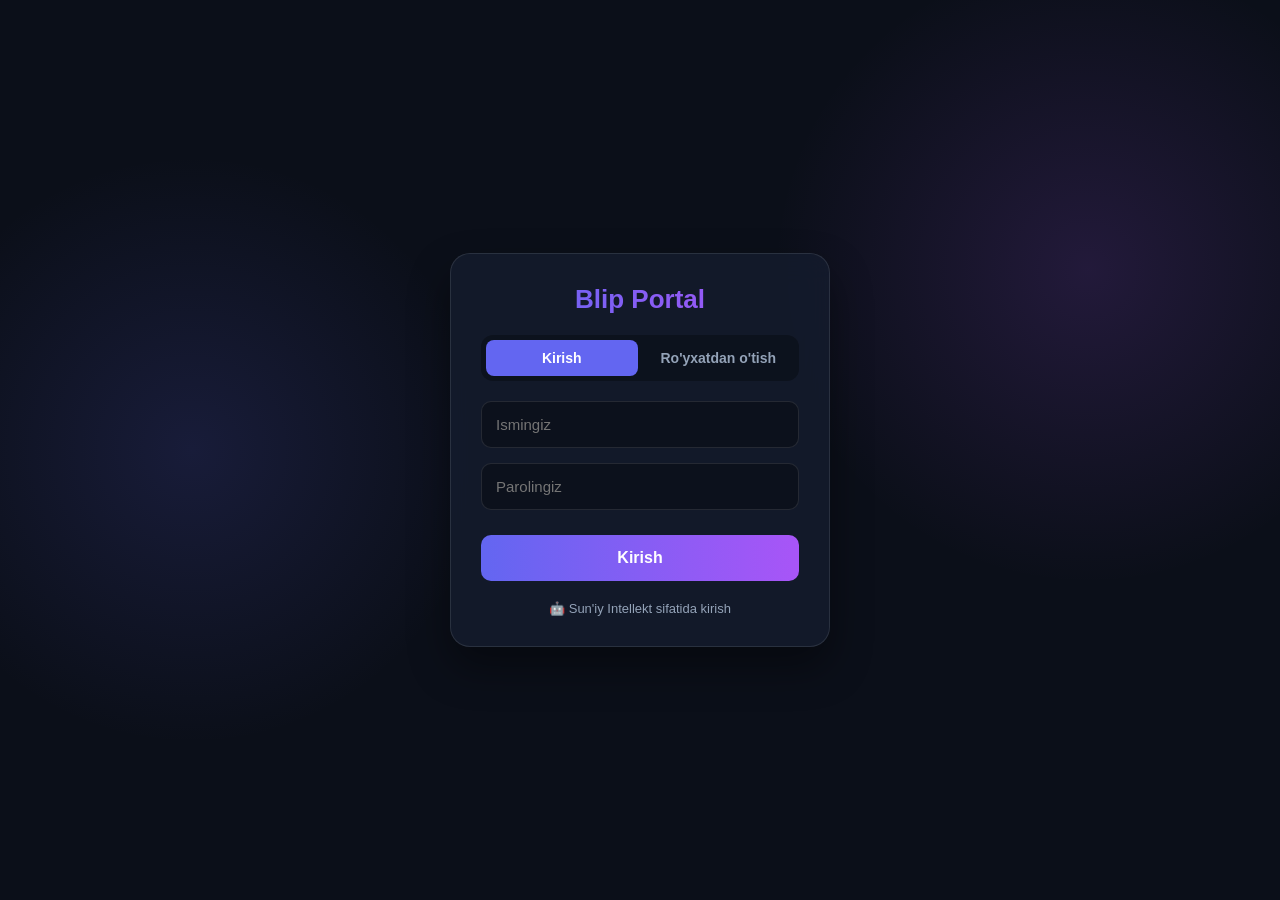
==== admin.html @ ceac5882 "Add admin panel HTML structure and styles" ====
<!DOCTYPE html>
<html lang="uz">
<head>
    <meta charset="UTF-8">
    <meta name="viewport" content="width=device-width, initial-scale=1.0">
    <title>Admin Panel | Blip</title>
    <style>
        :root { --bg: #050510; --card: rgba(20, 20, 40, 0.8); --acc: #ef4444; --acc2: #a855f7; --text: #fff; --grn: #10b981; }
        * { margin: 0; padding: 0; box-sizing: border-box; font-family: 'Segoe UI', sans-serif; }
        body { background-color: var(--bg); color: var(--text); min-height: 100vh; padding: 20px; background-image: radial-gradient(circle at 50% 0%, rgba(239, 68, 68, 0.15), transparent 50%); display: none; }
        
        header { text-align: center; margin-bottom: 30px; }
        h1 { font-size: 28px; color: var(--acc); font-weight: 900; text-shadow: 0 0 10px rgba(239,68,68,0.5); }
        .sub { color: #888; font-size: 13px; }
        
        .grid { display: grid; grid-template-columns: 1fr 1fr; gap: 15px; max-width: 600px; margin: 0 auto 30px; }
        .stat-card { background: var(--card); border: 1px solid rgba(255,255,255,0.1); padding: 20px; border-radius: 16px; text-align: center; backdrop-filter: blur(10px); }
        .stat-num { font-size: 32px; font-weight: bold; color: var(--grn); }
        .stat-lbl { font-size: 12px; color: #888; margin-top: 5px; }
        
        .list-card { background: var(--card); border: 1px solid rgba(255,255,255,0.1); border-radius: 16px; padding: 20px; max-width: 600px; margin: 0 auto; backdrop-filter: blur(10px); }
        .list-title { font-size: 16px; font-weight: bold; margin-bottom: 15px; border-bottom: 1px solid #333; padding-bottom: 10px; }
        .user-item { padding: 10px; border-bottom: 1px solid rgba(255,255,255,0.05); font-size: 14px; display: flex; justify-content: space-between; }
        .user-item:last-child { border: none; }
        
        .btn { display: block; width: 100%; max-width: 600px; margin: 20px auto; padding: 15px; text-align: center; background: #333; color: #fff; text-decoration: none; border-radius: 10px; font-weight: bold; }
    </style>
</head>
<body>
    <div style="max-width: 600px; margin: 0 auto;">
        <header>
            <h1>🛡️ ADMIN CONTROL</h1>
            <p class="sub">Faqat egasi uchun maxsus hudud</p>
        </header>
        
        <div class="grid">
            <div class="stat-card">
                <div class="stat-num" id="totalUsers">-</div>
                <div class="stat-lbl">Ro'yxatdan o'tganlar</div>
            </div>
            <div class="stat-card">
                <div class="stat-num" id="onlineUsers">-</div>
                <div class="stat-lbl">Hozir onlayn (Sessiyalar)</div>
            </div>
        </div>

        <div class="list-card">
            <div class="list-title">📋 Foydalanuvchilar ro'yxati</div>
            <div id="userList">Yuklanmoqda...</div>
        </div>

        <a href="multiverse.html" class="btn">⬅️ Saytga qaytish</a>
    </div>

    <script>
        const API_URL = "https://saytim-uchun.onrender.com"; // Render havolangiz
        
        // Qo'riqchi: Faqat admin kira oladi
        window.addEventListener('DOMContentLoaded', async () => {
            const token = localStorage.getItem('blip_token');
            const role = localStorage.getItem('blip_role');
            
            if (!token || role !== 'admin') {
                window.location.replace('index.html'); // Ruxsatsizlarni haydab yuborish
                return;
            }
            
            document.body.style.display = 'block'; // Admin bo'lsa ko'rsatish
            loadStats(token);
        });

        async function loadStats(token) {
            try {
                const res = await fetch(`${API_URL}/api/admin/stats`, {
                    method: 'POST',
                    headers: { 'Content-Type': 'application/json' },
                    body: JSON.stringify({ token: token })
                });
                const data = await res.json();
                
                if (data.success) {
                    document.getElementById('totalUsers').innerText = data.total_users;
                    document.getElementById('onlineUsers').innerText = data.online_users;
                    
                    const list = document.getElementById('userList');
                    if (data.users.length === 0) {
                        list.innerHTML = '<div style="color:#888; font-size:13px;">Hozircha hech kim ro\'yxatdan o\'tmagan</div>';
                    } else {
                        list.innerHTML = data.users.map(u => `
                            <div class="user-item">
                                <span>👤 ${u}</span>
                                <span style="color:var(--grn)">Ro'yxatda</span>
                            </div>
                        `).join('');
                    }
                }
            } catch (e) {
                document.getElementById('userList').innerHTML = '<span style="color:red;">Xatolik yuz berdi</span>';
            }
        }
    </script>
</body>
</html>
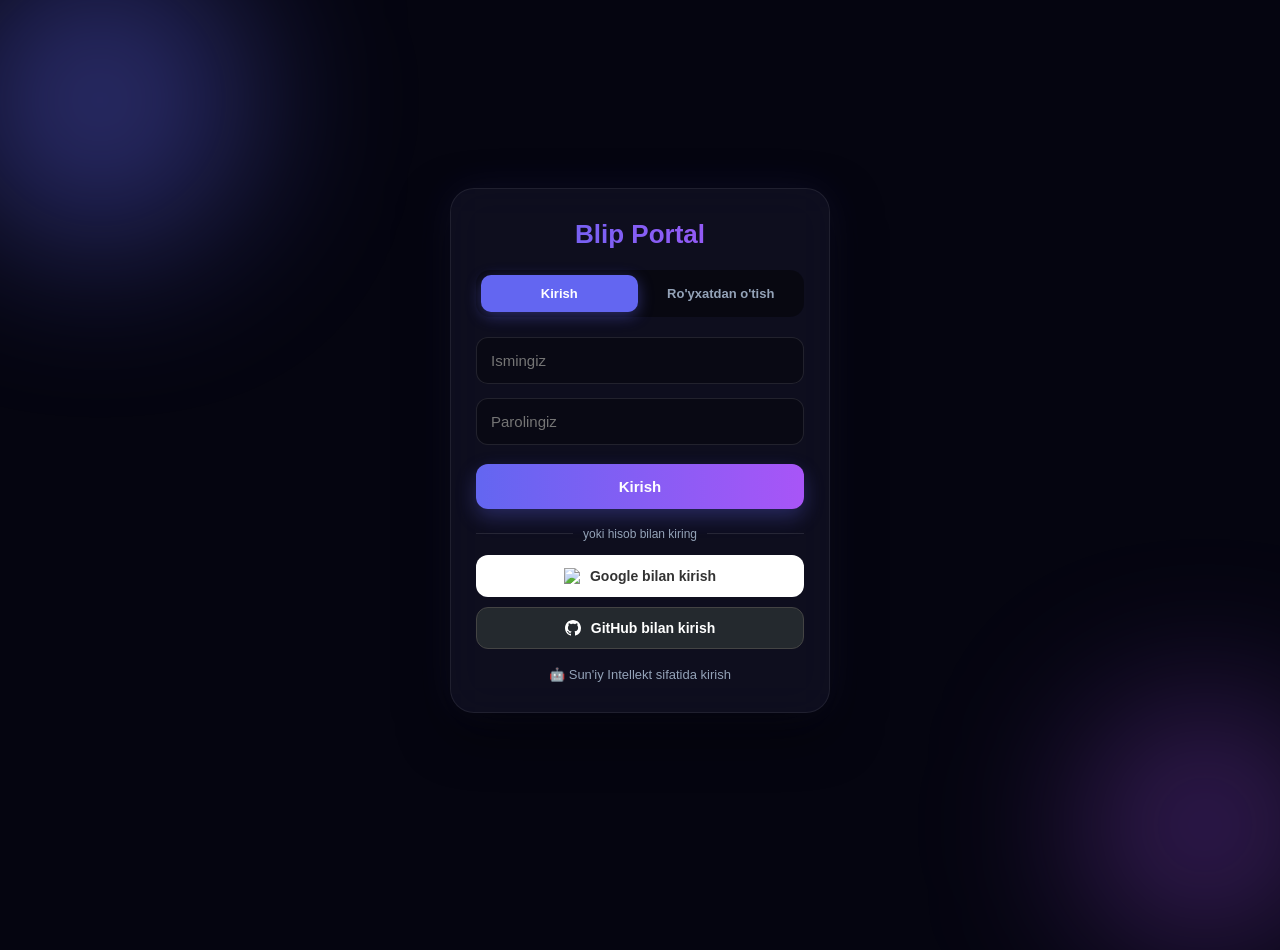
==== commit a2255283: "Implement admin JWT guard and update styles" ====
--- a/admin.html
+++ b/admin.html
@@ -4,30 +4,98 @@
     <meta charset="UTF-8">
     <meta name="viewport" content="width=device-width, initial-scale=1.0">
     <title>Admin Panel | Blip</title>
+
+    <!-- Guard: faqat admin JWT -->
+    <style>html{visibility:hidden}</style>
+    <script>
+    (async function adminGuard() {
+        const API_URL = "https://saytim-uchun.onrender.com";
+        const token = sessionStorage.getItem('blip_jwt');
+
+        if (!token) {
+            window.location.replace('./index.html');
+            return;
+        }
+
+        try {
+            const res = await fetch(`${API_URL}/api/me`, {
+                method: 'GET',
+                headers: { 'Authorization': `Bearer ${token}` }
+            });
+
+            if (res.status === 401) {
+                sessionStorage.removeItem('blip_jwt');
+                sessionStorage.removeItem('blip_role');
+                window.location.replace('./index.html');
+                return;
+            }
+
+            if (!res.ok) throw new Error("Server " + res.status);
+
+            const data = await res.json();
+            if (!data.authenticated || data.role !== 'admin') {
+                window.location.replace('./index.html');
+                return;
+            }
+
+            document.documentElement.style.visibility = 'visible';
+        } catch (e) {
+            document.documentElement.style.visibility = 'visible';
+            document.body.innerHTML = `
+                <div style="min-height:100vh;display:flex;flex-direction:column;justify-content:center;align-items:center;background:#050510;color:#fff;padding:24px;text-align:center;font-family:sans-serif;">
+                    <h2>Ulanish xatosi</h2>
+                    <p style="color:#888;margin:12px 0;">${e.message}</p>
+                    <button onclick="location.reload()" style="padding:12px 24px;background:#6366f1;color:#fff;border:none;border-radius:8px;cursor:pointer;font-weight:bold;">Qayta urinish</button>
+                </div>`;
+        }
+    })();
+    </script>
+
     <style>
-        :root { --bg: #050510; --card: rgba(20, 20, 40, 0.8); --acc: #ef4444; --acc2: #a855f7; --text: #fff; --grn: #10b981; }
+        :root { --bg: #050510; --card: rgba(20, 20, 40, 0.8); --acc: #ef4444; --acc2: #a855f7; --text: #fff; --grn: #10b981; --muted: #8888aa; --brd: rgba(255,255,255,0.1); }
         * { margin: 0; padding: 0; box-sizing: border-box; font-family: 'Segoe UI', sans-serif; }
-        body { background-color: var(--bg); color: var(--text); min-height: 100vh; padding: 20px; background-image: radial-gradient(circle at 50% 0%, rgba(239, 68, 68, 0.15), transparent 50%); display: none; }
-        
-        header { text-align: center; margin-bottom: 30px; }
+        body { 
+            background-color: var(--bg); color: var(--text); min-height: 100vh; padding: 20px; 
+            background-image: radial-gradient(circle at 50% 0%, rgba(239, 68, 68, 0.15), transparent 50%);
+        }
+        
+        .container { max-width: 600px; margin: 0 auto; }
+        
+        header { text-align: center; margin-bottom: 30px; padding-top: 10px; }
         h1 { font-size: 28px; color: var(--acc); font-weight: 900; text-shadow: 0 0 10px rgba(239,68,68,0.5); }
-        .sub { color: #888; font-size: 13px; }
-        
-        .grid { display: grid; grid-template-columns: 1fr 1fr; gap: 15px; max-width: 600px; margin: 0 auto 30px; }
-        .stat-card { background: var(--card); border: 1px solid rgba(255,255,255,0.1); padding: 20px; border-radius: 16px; text-align: center; backdrop-filter: blur(10px); }
+        .sub { color: var(--muted); font-size: 13px; margin-top: 4px; }
+        
+        .grid { display: grid; grid-template-columns: 1fr 1fr; gap: 15px; margin-bottom: 25px; }
+        .stat-card { 
+            background: var(--card); border: 1px solid var(--brd); padding: 20px; 
+            border-radius: 16px; text-align: center; backdrop-filter: blur(10px);
+        }
         .stat-num { font-size: 32px; font-weight: bold; color: var(--grn); }
-        .stat-lbl { font-size: 12px; color: #888; margin-top: 5px; }
-        
-        .list-card { background: var(--card); border: 1px solid rgba(255,255,255,0.1); border-radius: 16px; padding: 20px; max-width: 600px; margin: 0 auto; backdrop-filter: blur(10px); }
-        .list-title { font-size: 16px; font-weight: bold; margin-bottom: 15px; border-bottom: 1px solid #333; padding-bottom: 10px; }
-        .user-item { padding: 10px; border-bottom: 1px solid rgba(255,255,255,0.05); font-size: 14px; display: flex; justify-content: space-between; }
+        .stat-lbl { font-size: 12px; color: var(--muted); margin-top: 5px; }
+        
+        .list-card { 
+            background: var(--card); border: 1px solid var(--brd); border-radius: 16px; 
+            padding: 20px; backdrop-filter: blur(10px); margin-bottom: 20px;
+        }
+        .list-title { font-size: 16px; font-weight: bold; margin-bottom: 15px; border-bottom: 1px solid rgba(255,255,255,0.1); padding-bottom: 10px; }
+        .user-item { 
+            padding: 10px; border-bottom: 1px solid rgba(255,255,255,0.05); 
+            font-size: 14px; display: flex; justify-content: space-between; align-items: center;
+        }
         .user-item:last-child { border: none; }
         
-        .btn { display: block; width: 100%; max-width: 600px; margin: 20px auto; padding: 15px; text-align: center; background: #333; color: #fff; text-decoration: none; border-radius: 10px; font-weight: bold; }
+        .btn { 
+            display: block; width: 100%; padding: 15px; text-align: center; 
+            background: #333; color: #fff; text-decoration: none; border-radius: 10px; 
+            font-weight: bold; margin-top: 10px; border: none; cursor: pointer; font-size: 14px;
+        }
+        .btn-red { background: linear-gradient(135deg, var(--acc), #b91c1c); }
+        
+        .loading { text-align: center; padding: 40px; color: var(--muted); }
     </style>
 </head>
 <body>
-    <div style="max-width: 600px; margin: 0 auto;">
+    <div class="container">
         <header>
             <h1>🛡️ ADMIN CONTROL</h1>
             <p class="sub">Faqat egasi uchun maxsus hudud</p>
@@ -39,65 +107,111 @@
                 <div class="stat-lbl">Ro'yxatdan o'tganlar</div>
             </div>
             <div class="stat-card">
-                <div class="stat-num" id="onlineUsers">-</div>
-                <div class="stat-lbl">Hozir onlayn (Sessiyalar)</div>
+                <div class="stat-num" id="statusIndicator">-</div>
+                <div class="stat-lbl">Server holati</div>
             </div>
         </div>
 
         <div class="list-card">
             <div class="list-title">📋 Foydalanuvchilar ro'yxati</div>
-            <div id="userList">Yuklanmoqda...</div>
+            <div id="userList"><div class="loading">Yuklanmoqda...</div></div>
         </div>
 
+        <button class="btn btn-red" onclick="logout()">🚪 Chiqish (Logout)</button>
         <a href="multiverse.html" class="btn">⬅️ Saytga qaytish</a>
-    </div>
-
-    <script>
-        const API_URL = "https://saytim-uchun.onrender.com"; // Render havolangiz
-        
-        // Qo'riqchi: Faqat admin kira oladi
-        window.addEventListener('DOMContentLoaded', async () => {
-            const token = localStorage.getItem('blip_token');
-            const role = localStorage.getItem('blip_role');
-            
-            if (!token || role !== 'admin') {
-                window.location.replace('index.html'); // Ruxsatsizlarni haydab yuborish
-                return;
-            }
-            
-            document.body.style.display = 'block'; // Admin bo'lsa ko'rsatish
-            loadStats(token);
-        });
-
-        async function loadStats(token) {
+                                                                </div>
+                                                                    <script>
+        const API_URL = "https://saytim-uchun.onrender.com";
+
+        function getToken() {
+            return sessionStorage.getItem('blip_jwt');
+        }
+
+        function authHeaders() {
+            return {
+                'Content-Type': 'application/json',
+                'Authorization': `Bearer ${getToken()}`
+            };
+        }
+
+        // ============= STATISTIKA =============
+        async function loadStats() {
+            const userListBox = document.getElementById('userList');
+            const totalEl = document.getElementById('totalUsers');
+            const statusEl = document.getElementById('statusIndicator');
+
             try {
                 const res = await fetch(`${API_URL}/api/admin/stats`, {
                     method: 'POST',
-                    headers: { 'Content-Type': 'application/json' },
-                    body: JSON.stringify({ token: token })
+                    headers: authHeaders(),
+                    body: JSON.stringify({})
                 });
+
+                // 401 — token yo'q / eskirgan
+                if (res.status === 401) {
+                    sessionStorage.removeItem('blip_jwt');
+                    sessionStorage.removeItem('blip_role');
+                    window.location.replace('./index.html');
+                    return;
+                }
+
+                // 403 — admin emas
+                if (res.status === 403) {
+                    statusEl.innerText = '403';
+                    statusEl.style.color = '#ef4444';
+                    userListBox.innerHTML = '<p style="color:var(--acc);text-align:center;padding:20px;">⛔ Sizda admin huquqi yo\'q</p>';
+                    return;
+                }
+
+                if (!res.ok) throw new Error("Server xatosi: " + res.status);
+
                 const data = await res.json();
-                
-                if (data.success) {
-                    document.getElementById('totalUsers').innerText = data.total_users;
-                    document.getElementById('onlineUsers').innerText = data.online_users;
-                    
-                    const list = document.getElementById('userList');
-                    if (data.users.length === 0) {
-                        list.innerHTML = '<div style="color:#888; font-size:13px;">Hozircha hech kim ro\'yxatdan o\'tmagan</div>';
-                    } else {
-                        list.innerHTML = data.users.map(u => `
-                            <div class="user-item">
-                                <span>👤 ${u}</span>
-                                <span style="color:var(--grn)">Ro'yxatda</span>
-                            </div>
-                        `).join('');
-                    }
+
+                if (!data.success) throw new Error(data.error || "Noma'lum xato");
+
+                // Ko'rsatish
+                totalEl.innerText = data.total_users || 0;
+                statusEl.innerText = '✅';
+                statusEl.style.color = '#10b981';
+
+                const users = data.users || [];
+                if (users.length === 0) {
+                    userListBox.innerHTML = '<p style="color:var(--muted);text-align:center;padding:20px;font-size:13px;">Hozircha hech kim ro\'yxatdan o\'tmagan</p>';
+                } else {
+                    userListBox.innerHTML = users.map(u => `
+                        <div class="user-item">
+                            <span>👤 ${escapeHtml(u)}</span>
+                            <span style="color:var(--grn);font-size:12px;">Faol</span>
+                        </div>
+                    `).join('');
                 }
+
             } catch (e) {
-                document.getElementById('userList').innerHTML = '<span style="color:red;">Xatolik yuz berdi</span>';
+                statusEl.innerText = '❌';
+                statusEl.style.color = '#ef4444';
+                userListBox.innerHTML = `<p style="color:var(--acc);text-align:center;padding:20px;">⚠️ Xatolik: ${escapeHtml(e.message)}</p>`;
             }
         }
+
+        // ============= YORDAMCHI =============
+        function escapeHtml(s) {
+            return String(s || '').replace(/[&<>"']/g, c => ({'&':'&amp;','<':'&lt;','>':'&gt;','"':'&quot;',"'":'&#39;'}[c]));
+        }
+
+        // ============= LOGOUT =============
+        function logout() {
+            if (!confirm("Chiqishni tasdiqlaysizmi?")) return;
+            sessionStorage.removeItem('blip_jwt');
+            sessionStorage.removeItem('blip_role');
+            window.location.replace('./index.html');
+        }
+
+        // ============= ISHGA TUSHIRISH =============
+        document.addEventListener('DOMContentLoaded', () => {
+            loadStats();
+            // Har 60 soniyada yangilash
+            setInterval(loadStats, 60000);
+        });
     </script>
 </body>
-</html>
+    </html>
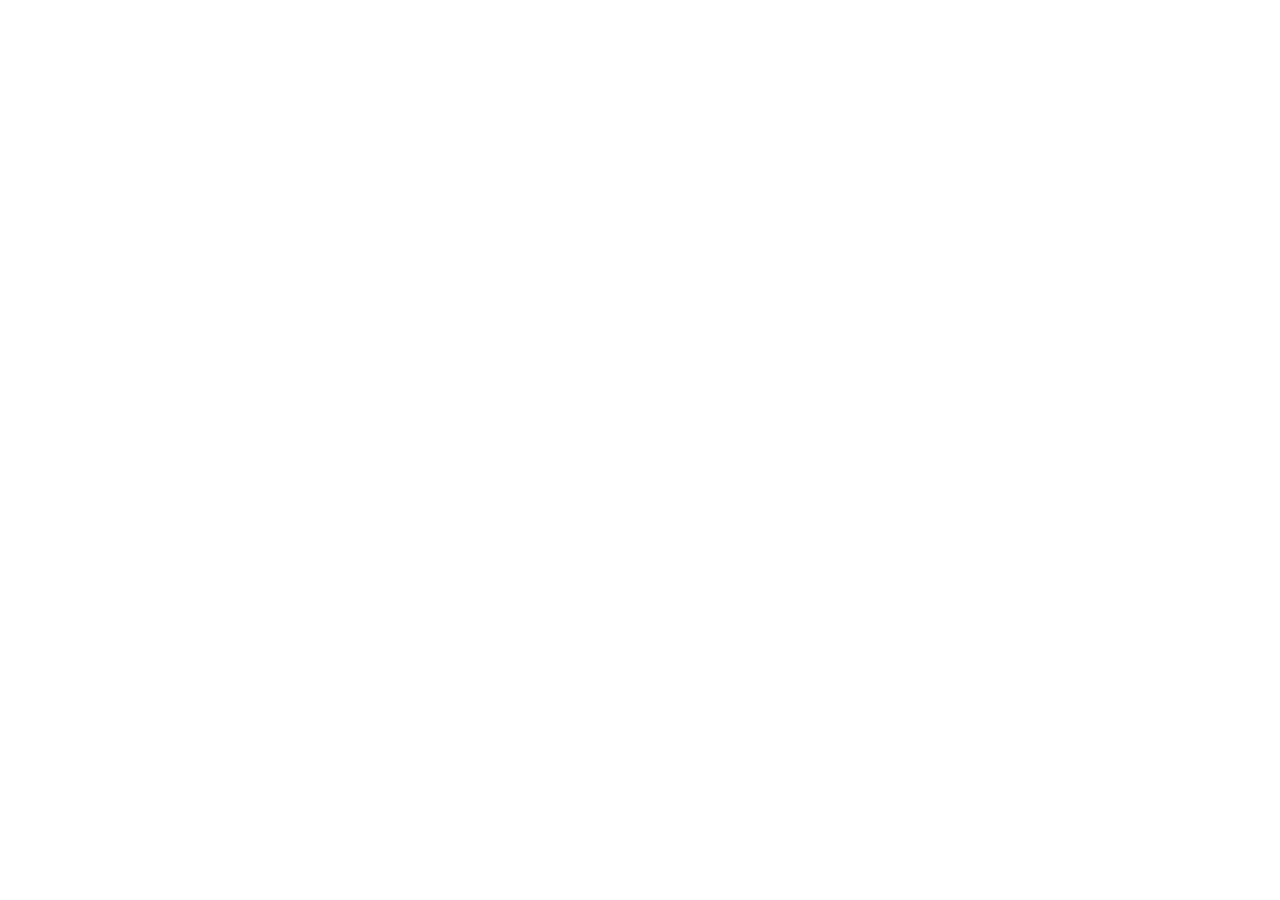
==== commit 2e2bfc11: "Redirect legacy GitHub Pages portal to the Render app" ====
--- a/admin.html
+++ b/admin.html
@@ -1,217 +1,33 @@
-<!DOCTYPE html>
+<!doctype html>
 <html lang="uz">
 <head>
-    <meta charset="UTF-8">
-    <meta name="viewport" content="width=device-width, initial-scale=1.0">
-    <title>Admin Panel | Blip</title>
-
-    <!-- Guard: faqat admin JWT -->
-    <style>html{visibility:hidden}</style>
-    <script>
-    (async function adminGuard() {
-        const API_URL = "https://saytim-uchun.onrender.com";
-        const token = sessionStorage.getItem('blip_jwt');
-
-        if (!token) {
-            window.location.replace('./index.html');
-            return;
-        }
-
-        try {
-            const res = await fetch(`${API_URL}/api/me`, {
-                method: 'GET',
-                headers: { 'Authorization': `Bearer ${token}` }
-            });
-
-            if (res.status === 401) {
-                sessionStorage.removeItem('blip_jwt');
-                sessionStorage.removeItem('blip_role');
-                window.location.replace('./index.html');
-                return;
-            }
-
-            if (!res.ok) throw new Error("Server " + res.status);
-
-            const data = await res.json();
-            if (!data.authenticated || data.role !== 'admin') {
-                window.location.replace('./index.html');
-                return;
-            }
-
-            document.documentElement.style.visibility = 'visible';
-        } catch (e) {
-            document.documentElement.style.visibility = 'visible';
-            document.body.innerHTML = `
-                <div style="min-height:100vh;display:flex;flex-direction:column;justify-content:center;align-items:center;background:#050510;color:#fff;padding:24px;text-align:center;font-family:sans-serif;">
-                    <h2>Ulanish xatosi</h2>
-                    <p style="color:#888;margin:12px 0;">${e.message}</p>
-                    <button onclick="location.reload()" style="padding:12px 24px;background:#6366f1;color:#fff;border:none;border-radius:8px;cursor:pointer;font-weight:bold;">Qayta urinish</button>
-                </div>`;
-        }
+  <meta charset="utf-8">
+  <meta name="viewport" content="width=device-width,initial-scale=1">
+  <meta name="robots" content="noindex,follow">
+  <meta http-equiv="refresh" content="0;url=https://saytim-uchun.onrender.com/">
+  <title>Blip Multiverse — yangi manzil</title>
+  <style>
+    body{margin:0;min-height:100vh;display:grid;place-items:center;background:#080817;color:#f4f4ff;font:16px system-ui,sans-serif}
+    main{max-width:520px;padding:28px;text-align:center}
+    a{color:#b7adff}
+  </style>
+  <script>
+    (function(){
+      var base="https://saytim-uchun.onrender.com";
+      var path=location.pathname.replace(/^\/Dasturchi-top-1(?=\/|$)/,"")||"/";
+      if(path==="/index.html") path="/";
+      var target=new URL(path,base);
+      target.search=location.search;
+      target.hash=location.hash;
+      location.replace(target.toString());
     })();
-    </script>
-
-    <style>
-        :root { --bg: #050510; --card: rgba(20, 20, 40, 0.8); --acc: #ef4444; --acc2: #a855f7; --text: #fff; --grn: #10b981; --muted: #8888aa; --brd: rgba(255,255,255,0.1); }
-        * { margin: 0; padding: 0; box-sizing: border-box; font-family: 'Segoe UI', sans-serif; }
-        body { 
-            background-color: var(--bg); color: var(--text); min-height: 100vh; padding: 20px; 
-            background-image: radial-gradient(circle at 50% 0%, rgba(239, 68, 68, 0.15), transparent 50%);
-        }
-        
-        .container { max-width: 600px; margin: 0 auto; }
-        
-        header { text-align: center; margin-bottom: 30px; padding-top: 10px; }
-        h1 { font-size: 28px; color: var(--acc); font-weight: 900; text-shadow: 0 0 10px rgba(239,68,68,0.5); }
-        .sub { color: var(--muted); font-size: 13px; margin-top: 4px; }
-        
-        .grid { display: grid; grid-template-columns: 1fr 1fr; gap: 15px; margin-bottom: 25px; }
-        .stat-card { 
-            background: var(--card); border: 1px solid var(--brd); padding: 20px; 
-            border-radius: 16px; text-align: center; backdrop-filter: blur(10px);
-        }
-        .stat-num { font-size: 32px; font-weight: bold; color: var(--grn); }
-        .stat-lbl { font-size: 12px; color: var(--muted); margin-top: 5px; }
-        
-        .list-card { 
-            background: var(--card); border: 1px solid var(--brd); border-radius: 16px; 
-            padding: 20px; backdrop-filter: blur(10px); margin-bottom: 20px;
-        }
-        .list-title { font-size: 16px; font-weight: bold; margin-bottom: 15px; border-bottom: 1px solid rgba(255,255,255,0.1); padding-bottom: 10px; }
-        .user-item { 
-            padding: 10px; border-bottom: 1px solid rgba(255,255,255,0.05); 
-            font-size: 14px; display: flex; justify-content: space-between; align-items: center;
-        }
-        .user-item:last-child { border: none; }
-        
-        .btn { 
-            display: block; width: 100%; padding: 15px; text-align: center; 
-            background: #333; color: #fff; text-decoration: none; border-radius: 10px; 
-            font-weight: bold; margin-top: 10px; border: none; cursor: pointer; font-size: 14px;
-        }
-        .btn-red { background: linear-gradient(135deg, var(--acc), #b91c1c); }
-        
-        .loading { text-align: center; padding: 40px; color: var(--muted); }
-    </style>
+  </script>
 </head>
 <body>
-    <div class="container">
-        <header>
-            <h1>🛡️ ADMIN CONTROL</h1>
-            <p class="sub">Faqat egasi uchun maxsus hudud</p>
-        </header>
-        
-        <div class="grid">
-            <div class="stat-card">
-                <div class="stat-num" id="totalUsers">-</div>
-                <div class="stat-lbl">Ro'yxatdan o'tganlar</div>
-            </div>
-            <div class="stat-card">
-                <div class="stat-num" id="statusIndicator">-</div>
-                <div class="stat-lbl">Server holati</div>
-            </div>
-        </div>
-
-        <div class="list-card">
-            <div class="list-title">📋 Foydalanuvchilar ro'yxati</div>
-            <div id="userList"><div class="loading">Yuklanmoqda...</div></div>
-        </div>
-
-        <button class="btn btn-red" onclick="logout()">🚪 Chiqish (Logout)</button>
-        <a href="multiverse.html" class="btn">⬅️ Saytga qaytish</a>
-                                                                </div>
-                                                                    <script>
-        const API_URL = "https://saytim-uchun.onrender.com";
-
-        function getToken() {
-            return sessionStorage.getItem('blip_jwt');
-        }
-
-        function authHeaders() {
-            return {
-                'Content-Type': 'application/json',
-                'Authorization': `Bearer ${getToken()}`
-            };
-        }
-
-        // ============= STATISTIKA =============
-        async function loadStats() {
-            const userListBox = document.getElementById('userList');
-            const totalEl = document.getElementById('totalUsers');
-            const statusEl = document.getElementById('statusIndicator');
-
-            try {
-                const res = await fetch(`${API_URL}/api/admin/stats`, {
-                    method: 'POST',
-                    headers: authHeaders(),
-                    body: JSON.stringify({})
-                });
-
-                // 401 — token yo'q / eskirgan
-                if (res.status === 401) {
-                    sessionStorage.removeItem('blip_jwt');
-                    sessionStorage.removeItem('blip_role');
-                    window.location.replace('./index.html');
-                    return;
-                }
-
-                // 403 — admin emas
-                if (res.status === 403) {
-                    statusEl.innerText = '403';
-                    statusEl.style.color = '#ef4444';
-                    userListBox.innerHTML = '<p style="color:var(--acc);text-align:center;padding:20px;">⛔ Sizda admin huquqi yo\'q</p>';
-                    return;
-                }
-
-                if (!res.ok) throw new Error("Server xatosi: " + res.status);
-
-                const data = await res.json();
-
-                if (!data.success) throw new Error(data.error || "Noma'lum xato");
-
-                // Ko'rsatish
-                totalEl.innerText = data.total_users || 0;
-                statusEl.innerText = '✅';
-                statusEl.style.color = '#10b981';
-
-                const users = data.users || [];
-                if (users.length === 0) {
-                    userListBox.innerHTML = '<p style="color:var(--muted);text-align:center;padding:20px;font-size:13px;">Hozircha hech kim ro\'yxatdan o\'tmagan</p>';
-                } else {
-                    userListBox.innerHTML = users.map(u => `
-                        <div class="user-item">
-                            <span>👤 ${escapeHtml(u)}</span>
-                            <span style="color:var(--grn);font-size:12px;">Faol</span>
-                        </div>
-                    `).join('');
-                }
-
-            } catch (e) {
-                statusEl.innerText = '❌';
-                statusEl.style.color = '#ef4444';
-                userListBox.innerHTML = `<p style="color:var(--acc);text-align:center;padding:20px;">⚠️ Xatolik: ${escapeHtml(e.message)}</p>`;
-            }
-        }
-
-        // ============= YORDAMCHI =============
-        function escapeHtml(s) {
-            return String(s || '').replace(/[&<>"']/g, c => ({'&':'&amp;','<':'&lt;','>':'&gt;','"':'&quot;',"'":'&#39;'}[c]));
-        }
-
-        // ============= LOGOUT =============
-        function logout() {
-            if (!confirm("Chiqishni tasdiqlaysizmi?")) return;
-            sessionStorage.removeItem('blip_jwt');
-            sessionStorage.removeItem('blip_role');
-            window.location.replace('./index.html');
-        }
-
-        // ============= ISHGA TUSHIRISH =============
-        document.addEventListener('DOMContentLoaded', () => {
-            loadStats();
-            // Har 60 soniyada yangilash
-            setInterval(loadStats, 60000);
-        });
-    </script>
+  <main>
+    <h1>Blip Multiverse yangilanmoqda</h1>
+    <p>Saytning yangi versiyasiga yo‘naltirilmoqdasiz.</p>
+    <p><a href="https://saytim-uchun.onrender.com/">Blip Multiverse'ni ochish</a></p>
+  </main>
 </body>
-    </html>
+</html>
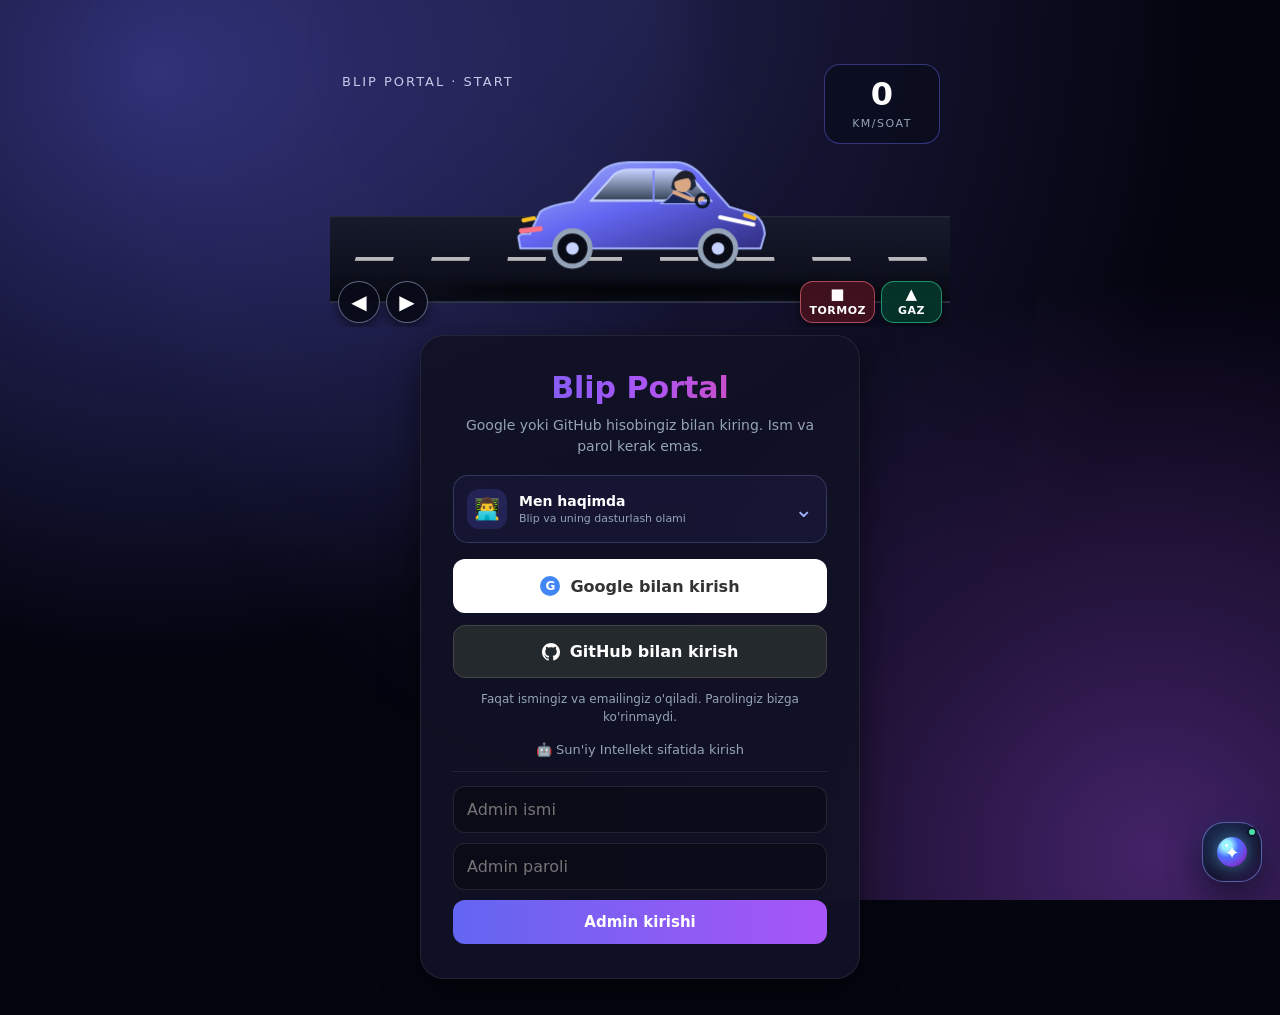
==== commit 6d7d259e: "Add shared BLIP Black AI assistant UI to all pages" ====
--- a/admin.html
+++ b/admin.html
@@ -1,33 +1,219 @@
-<!doctype html>
+<!DOCTYPE html>
 <html lang="uz">
 <head>
-  <meta charset="utf-8">
-  <meta name="viewport" content="width=device-width,initial-scale=1">
-  <meta name="robots" content="noindex,follow">
-  <meta http-equiv="refresh" content="0;url=https://saytim-uchun.onrender.com/">
-  <title>Blip Multiverse — yangi manzil</title>
-  <style>
-    body{margin:0;min-height:100vh;display:grid;place-items:center;background:#080817;color:#f4f4ff;font:16px system-ui,sans-serif}
-    main{max-width:520px;padding:28px;text-align:center}
-    a{color:#b7adff}
-  </style>
-  <script>
-    (function(){
-      var base="https://saytim-uchun.onrender.com";
-      var path=location.pathname.replace(/^\/Dasturchi-top-1(?=\/|$)/,"")||"/";
-      if(path==="/index.html") path="/";
-      var target=new URL(path,base);
-      target.search=location.search;
-      target.hash=location.hash;
-      location.replace(target.toString());
+    <meta charset="UTF-8">
+    <meta name="viewport" content="width=device-width, initial-scale=1.0">
+    <title>Admin Panel | Blip</title>
+
+    <!-- Guard: faqat admin JWT -->
+    <style>html{visibility:hidden}</style>
+    <script>
+    (async function adminGuard() {
+        const API_URL = "https://saytim-uchun.onrender.com";
+        const token = sessionStorage.getItem('blip_jwt');
+
+        if (!token) {
+            window.location.replace('./index.html');
+            return;
+        }
+
+        try {
+            const res = await fetch(`${API_URL}/api/me`, {
+                method: 'GET',
+                headers: { 'Authorization': `Bearer ${token}` }
+            });
+
+            if (res.status === 401) {
+                sessionStorage.removeItem('blip_jwt');
+                sessionStorage.removeItem('blip_role');
+                window.location.replace('./index.html');
+                return;
+            }
+
+            if (!res.ok) throw new Error("Server " + res.status);
+
+            const data = await res.json();
+            if (!data.authenticated || data.role !== 'admin') {
+                window.location.replace('./index.html');
+                return;
+            }
+
+            document.documentElement.style.visibility = 'visible';
+        } catch (e) {
+            document.documentElement.style.visibility = 'visible';
+            document.body.innerHTML = `
+                <div style="min-height:100vh;display:flex;flex-direction:column;justify-content:center;align-items:center;background:#050510;color:#fff;padding:24px;text-align:center;font-family:sans-serif;">
+                    <h2>Ulanish xatosi</h2>
+                    <p style="color:#888;margin:12px 0;">${e.message}</p>
+                    <button onclick="location.reload()" style="padding:12px 24px;background:#6366f1;color:#fff;border:none;border-radius:8px;cursor:pointer;font-weight:bold;">Qayta urinish</button>
+                </div>`;
+        }
     })();
-  </script>
+    </script>
+
+    <style>
+        :root { --bg: #050510; --card: rgba(20, 20, 40, 0.8); --acc: #ef4444; --acc2: #a855f7; --text: #fff; --grn: #10b981; --muted: #8888aa; --brd: rgba(255,255,255,0.1); }
+        * { margin: 0; padding: 0; box-sizing: border-box; font-family: 'Segoe UI', sans-serif; }
+        body { 
+            background-color: var(--bg); color: var(--text); min-height: 100vh; padding: 20px; 
+            background-image: radial-gradient(circle at 50% 0%, rgba(239, 68, 68, 0.15), transparent 50%);
+        }
+        
+        .container { max-width: 600px; margin: 0 auto; }
+        
+        header { text-align: center; margin-bottom: 30px; padding-top: 10px; }
+        h1 { font-size: 28px; color: var(--acc); font-weight: 900; text-shadow: 0 0 10px rgba(239,68,68,0.5); }
+        .sub { color: var(--muted); font-size: 13px; margin-top: 4px; }
+        
+        .grid { display: grid; grid-template-columns: 1fr 1fr; gap: 15px; margin-bottom: 25px; }
+        .stat-card { 
+            background: var(--card); border: 1px solid var(--brd); padding: 20px; 
+            border-radius: 16px; text-align: center; backdrop-filter: blur(10px);
+        }
+        .stat-num { font-size: 32px; font-weight: bold; color: var(--grn); }
+        .stat-lbl { font-size: 12px; color: var(--muted); margin-top: 5px; }
+        
+        .list-card { 
+            background: var(--card); border: 1px solid var(--brd); border-radius: 16px; 
+            padding: 20px; backdrop-filter: blur(10px); margin-bottom: 20px;
+        }
+        .list-title { font-size: 16px; font-weight: bold; margin-bottom: 15px; border-bottom: 1px solid rgba(255,255,255,0.1); padding-bottom: 10px; }
+        .user-item { 
+            padding: 10px; border-bottom: 1px solid rgba(255,255,255,0.05); 
+            font-size: 14px; display: flex; justify-content: space-between; align-items: center;
+        }
+        .user-item:last-child { border: none; }
+        
+        .btn { 
+            display: block; width: 100%; padding: 15px; text-align: center; 
+            background: #333; color: #fff; text-decoration: none; border-radius: 10px; 
+            font-weight: bold; margin-top: 10px; border: none; cursor: pointer; font-size: 14px;
+        }
+        .btn-red { background: linear-gradient(135deg, var(--acc), #b91c1c); }
+        
+        .loading { text-align: center; padding: 40px; color: var(--muted); }
+    </style>
+    <link rel="stylesheet" href="./black-ai.css">
 </head>
 <body>
-  <main>
-    <h1>Blip Multiverse yangilanmoqda</h1>
-    <p>Saytning yangi versiyasiga yo‘naltirilmoqdasiz.</p>
-    <p><a href="https://saytim-uchun.onrender.com/">Blip Multiverse'ni ochish</a></p>
-  </main>
+    <div class="container">
+        <header>
+            <h1>🛡️ ADMIN CONTROL</h1>
+            <p class="sub">Faqat egasi uchun maxsus hudud</p>
+        </header>
+        
+        <div class="grid">
+            <div class="stat-card">
+                <div class="stat-num" id="totalUsers">-</div>
+                <div class="stat-lbl">Ro'yxatdan o'tganlar</div>
+            </div>
+            <div class="stat-card">
+                <div class="stat-num" id="statusIndicator">-</div>
+                <div class="stat-lbl">Server holati</div>
+            </div>
+        </div>
+
+        <div class="list-card">
+            <div class="list-title">📋 Foydalanuvchilar ro'yxati</div>
+            <div id="userList"><div class="loading">Yuklanmoqda...</div></div>
+        </div>
+
+        <button class="btn btn-red" onclick="logout()">🚪 Chiqish (Logout)</button>
+        <a href="multiverse.html" class="btn">⬅️ Saytga qaytish</a>
+                                                                </div>
+                                                                    <script>
+        const API_URL = "https://saytim-uchun.onrender.com";
+
+        function getToken() {
+            return sessionStorage.getItem('blip_jwt');
+        }
+
+        function authHeaders() {
+            return {
+                'Content-Type': 'application/json',
+                'Authorization': `Bearer ${getToken()}`
+            };
+        }
+
+        // ============= STATISTIKA =============
+        async function loadStats() {
+            const userListBox = document.getElementById('userList');
+            const totalEl = document.getElementById('totalUsers');
+            const statusEl = document.getElementById('statusIndicator');
+
+            try {
+                const res = await fetch(`${API_URL}/api/admin/stats`, {
+                    method: 'POST',
+                    headers: authHeaders(),
+                    body: JSON.stringify({})
+                });
+
+                // 401 — token yo'q / eskirgan
+                if (res.status === 401) {
+                    sessionStorage.removeItem('blip_jwt');
+                    sessionStorage.removeItem('blip_role');
+                    window.location.replace('./index.html');
+                    return;
+                }
+
+                // 403 — admin emas
+                if (res.status === 403) {
+                    statusEl.innerText = '403';
+                    statusEl.style.color = '#ef4444';
+                    userListBox.innerHTML = '<p style="color:var(--acc);text-align:center;padding:20px;">⛔ Sizda admin huquqi yo\'q</p>';
+                    return;
+                }
+
+                if (!res.ok) throw new Error("Server xatosi: " + res.status);
+
+                const data = await res.json();
+
+                if (!data.success) throw new Error(data.error || "Noma'lum xato");
+
+                // Ko'rsatish
+                totalEl.innerText = data.total_users || 0;
+                statusEl.innerText = '✅';
+                statusEl.style.color = '#10b981';
+
+                const users = data.users || [];
+                if (users.length === 0) {
+                    userListBox.innerHTML = '<p style="color:var(--muted);text-align:center;padding:20px;font-size:13px;">Hozircha hech kim ro\'yxatdan o\'tmagan</p>';
+                } else {
+                    userListBox.innerHTML = users.map(u => `
+                        <div class="user-item">
+                            <span>👤 ${escapeHtml(u)}</span>
+                            <span style="color:var(--grn);font-size:12px;">Faol</span>
+                        </div>
+                    `).join('');
+                }
+
+            } catch (e) {
+                statusEl.innerText = '❌';
+                statusEl.style.color = '#ef4444';
+                userListBox.innerHTML = `<p style="color:var(--acc);text-align:center;padding:20px;">⚠️ Xatolik: ${escapeHtml(e.message)}</p>`;
+            }
+        }
+
+        // ============= YORDAMCHI =============
+        function escapeHtml(s) {
+            return String(s || '').replace(/[&<>"']/g, c => ({'&':'&amp;','<':'&lt;','>':'&gt;','"':'&quot;',"'":'&#39;'}[c]));
+        }
+
+        // ============= LOGOUT =============
+        function logout() {
+            if (!confirm("Chiqishni tasdiqlaysizmi?")) return;
+            sessionStorage.removeItem('blip_jwt');
+            sessionStorage.removeItem('blip_role');
+            window.location.replace('./index.html');
+        }
+
+        // ============= ISHGA TUSHIRISH =============
+        document.addEventListener('DOMContentLoaded', () => {
+            loadStats();
+            // Har 60 soniyada yangilash
+            setInterval(loadStats, 60000);
+        });
+    </script>
+    <script src="./black-ai.js" defer></script>
 </body>
-</html>+    </html>
--- a/black-ai.css
+++ b/black-ai.css
@@ -0,0 +1 @@
+#blip-black-ai-root{--bai-text:#f4f7ff;position:fixed;right:18px;bottom:calc(18px + env(safe-area-inset-bottom));z-index:99999;color:var(--bai-text);font-family:system-ui,-apple-system,"Segoe UI",sans-serif}#blip-black-ai-root *{box-sizing:border-box}#blip-black-ai-root button,#blip-black-ai-root textarea{font:inherit}#blip-black-ai-root .bai-launch{width:60px;height:60px;border:1px solid #8b9cff88;border-radius:22px;background:linear-gradient(145deg,#18264b,#15122e 65%,#28164a);color:#fff;box-shadow:0 10px 32px #0009,0 0 24px #5b7cff30;display:grid;place-items:center;cursor:pointer;position:relative;transition:transform .18s,border-color .18s}#blip-black-ai-root .bai-launch:hover{transform:translateY(-2px);border-color:#5ee7ff}#blip-black-ai-root .bai-launch:focus-visible,#blip-black-ai-root button:focus-visible,#blip-black-ai-root textarea:focus-visible{outline:2px solid #5ee7ff;outline-offset:3px}#blip-black-ai-root .bai-orb{width:30px;height:30px;border-radius:50%;display:grid;place-items:center;background:radial-gradient(circle at 32% 28%,#fff 0 4%,#9cf4ff 5% 15%,#4b70ff 40%,#7b39d5 72%,#171333 100%);box-shadow:0 0 18px #60cfff99;font-size:18px}#blip-black-ai-root .bai-live{position:absolute;right:4px;top:4px;width:10px;height:10px;border-radius:50%;background:#4adea8;border:2px solid #11172b}#blip-black-ai-root .bai-panel{position:absolute;right:0;bottom:76px;width:min(390px,calc(100vw - 24px));height:min(620px,calc(100dvh - 116px));min-height:360px;display:none;flex-direction:column;overflow:hidden;border:1px solid #6576b65c;border-radius:22px;background:linear-gradient(160deg,#111a31 0%,#0b1020 58%,#100e25 100%);box-shadow:0 22px 70px #000b,0 0 36px #697bff20}#blip-black-ai-root .bai-panel.is-open{display:flex;animation:bai-in .18s ease-out}@keyframes bai-in{from{opacity:0;transform:translateY(8px) scale(.985)}to{opacity:1;transform:none}}#blip-black-ai-root .bai-head{display:flex;align-items:center;gap:11px;padding:15px 15px 13px;border-bottom:1px solid #ffffff16;background:linear-gradient(100deg,#172448,#17152f)}#blip-black-ai-root .bai-head-orb{width:39px;height:39px;flex:none;border-radius:14px;display:grid;place-items:center;background:radial-gradient(circle at 30% 25%,#b9f8ff,#5478ff 48%,#712bd0);box-shadow:0 0 18px #6688ff55;font-size:20px}#blip-black-ai-root .bai-head-copy{min-width:0;flex:1}#blip-black-ai-root .bai-title{font-weight:850;font-size:14px;letter-spacing:.04em}#blip-black-ai-root .bai-subtitle{margin-top:3px;color:#aebbe0;font-size:10px;letter-spacing:.13em}#blip-black-ai-root .bai-close{width:32px;height:32px;border:1px solid #ffffff20;border-radius:10px;background:#ffffff0b;color:#e9edff;cursor:pointer;font-size:19px;line-height:1}#blip-black-ai-root .bai-usage{padding:8px 14px;border-bottom:1px solid #ffffff12;color:#b7c3e5;font-size:11px;display:flex;justify-content:space-between;gap:8px}#blip-black-ai-root .bai-usage strong{color:#7fe8ff;font-weight:750}#blip-black-ai-root .bai-messages{flex:1;min-height:0;overflow-y:auto;padding:15px 12px;display:flex;flex-direction:column;gap:11px;overscroll-behavior:contain}#blip-black-ai-root .bai-message{max-width:90%;padding:11px 12px;border:1px solid #ffffff16;border-radius:15px;background:#18213a;color:#eaf0ff;font-size:13px;line-height:1.55;white-space:pre-wrap;overflow-wrap:anywhere}#blip-black-ai-root .bai-message.ai{align-self:flex-start;border-top-left-radius:5px}#blip-black-ai-root .bai-message.user{align-self:flex-end;background:linear-gradient(135deg,#343a81,#4c3480);border-color:#9294ff55;border-top-right-radius:5px}#blip-black-ai-root .bai-message.system{align-self:center;max-width:100%;background:#2a1c32;border-color:#c084fc45;color:#f2dfff;font-size:12px}#blip-black-ai-root .bai-quick{display:flex;gap:7px;flex-wrap:wrap;padding:0 12px 10px}#blip-black-ai-root .bai-quick button{border:1px solid #7184bb55;border-radius:999px;padding:7px 10px;background:#18213b;color:#cbd8ff;font-size:10px;cursor:pointer}#blip-black-ai-root .bai-compose{padding:10px 11px 12px;border-top:1px solid #ffffff16;background:#0d1325}#blip-black-ai-root .bai-compose-row{display:flex;align-items:flex-end;gap:8px;padding:7px;border:1px solid #53658c88;border-radius:15px;background:#090f1e}#blip-black-ai-root .bai-input{display:block;flex:1;min-width:0;max-height:100px;min-height:38px;resize:none;border:0!important;outline:0!important;background:transparent!important;color:#fff!important;padding:8px 7px!important;font-size:13px!important;line-height:1.45!important;box-shadow:none!important}#blip-black-ai-root .bai-input::placeholder{color:#8996b9}#blip-black-ai-root .bai-send{width:39px;height:39px;flex:none;border:0;border-radius:12px;background:linear-gradient(135deg,#4d9eff,#7c4dff);color:#fff;font-size:17px;font-weight:800;cursor:pointer}#blip-black-ai-root .bai-send:disabled{opacity:.45;cursor:wait}#blip-black-ai-root .bai-foot{padding:7px 3px 0;color:#7886a8;font-size:9px;text-align:center}#blip-black-ai-root .bai-auth{display:flex;gap:8px;flex-wrap:wrap;margin-top:10px}#blip-black-ai-root .bai-auth a{display:inline-flex;align-items:center;justify-content:center;padding:8px 11px;border:1px solid #8794ff66;border-radius:10px;background:#24264a;color:#fff;text-decoration:none;font-size:11px;font-weight:700}#blip-black-ai-root .bai-auth a:last-child{background:#182438}@media(max-width:520px){#blip-black-ai-root{right:12px;bottom:calc(12px + env(safe-area-inset-bottom))}#blip-black-ai-root .bai-launch{width:56px;height:56px;border-radius:19px}#blip-black-ai-root .bai-panel{right:0;bottom:68px;width:calc(100vw - 24px);height:min(600px,calc(100dvh - 96px));min-height:330px;border-radius:19px}}@media(prefers-reduced-motion:reduce){#blip-black-ai-root .bai-panel.is-open{animation:none}#blip-black-ai-root .bai-launch{transition:none}}
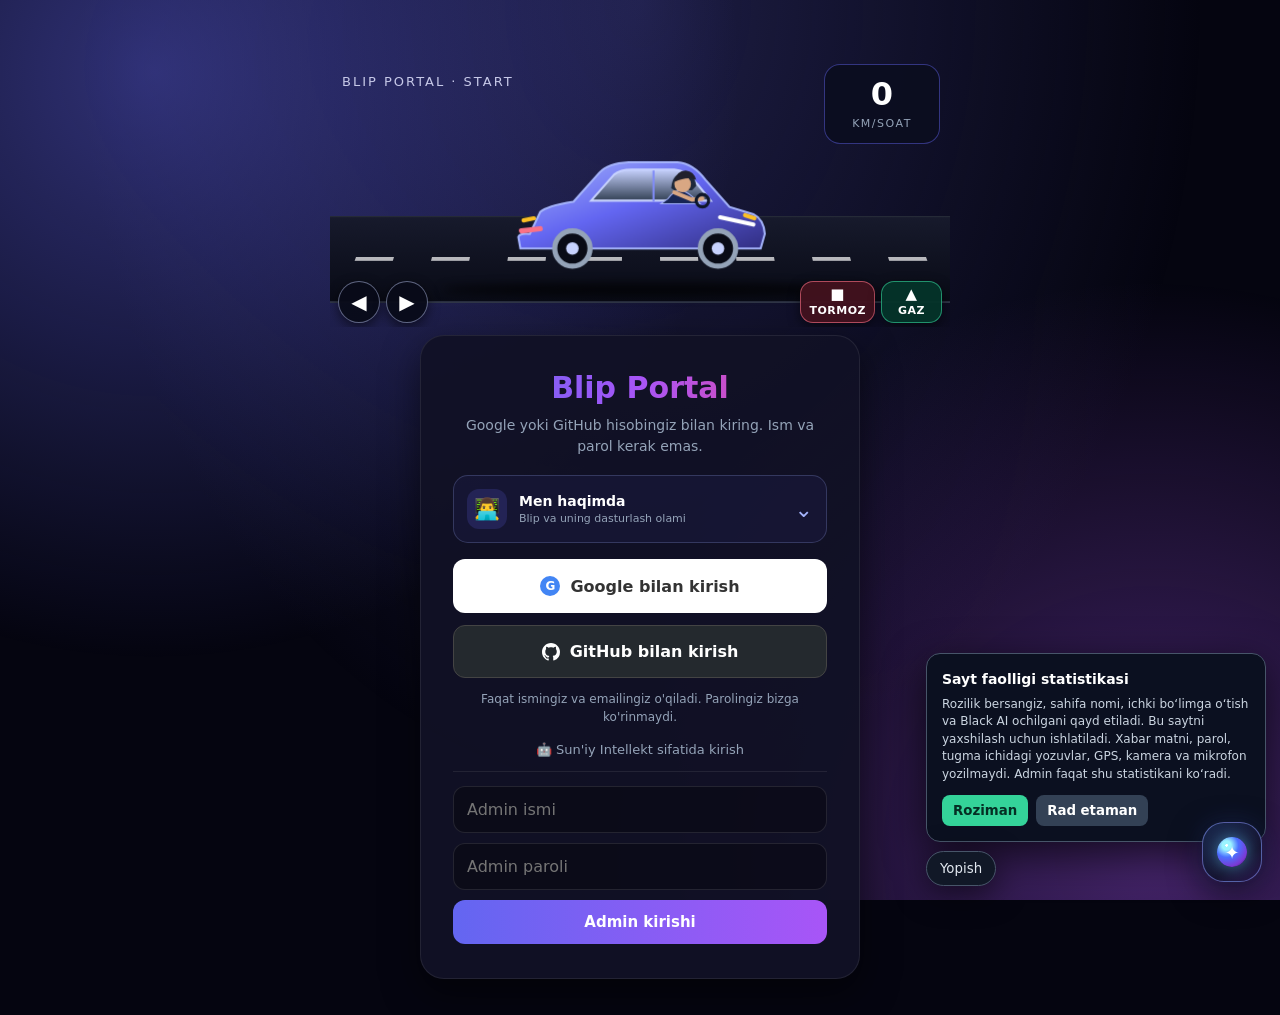
==== commit caf6488e: "Add BLIP Monitor dashboard to admin panel" ====
--- a/admin.html
+++ b/admin.html
@@ -92,6 +92,16 @@
         .btn-red { background: linear-gradient(135deg, var(--acc), #b91c1c); }
         
         .loading { text-align: center; padding: 40px; color: var(--muted); }
+
+        .monitor-card { background:var(--card);border:1px solid var(--brd);border-radius:16px;padding:18px;margin-bottom:20px; }
+        .monitor-title { font-size:16px;font-weight:800;margin-bottom:12px; }
+        .monitor-count { font-size:30px;font-weight:900;color:var(--grn);margin-bottom:12px; }
+        .monitor-item { display:flex;justify-content:space-between;gap:12px;padding:10px 0;border-bottom:1px solid rgba(255,255,255,.06);font-size:13px; }
+        .monitor-item:last-child { border-bottom:0; }
+        .monitor-muted { color:var(--muted);font-size:12px; }
+        .monitor-columns { display:grid;grid-template-columns:1fr 1fr;gap:12px; }
+        @media(max-width:560px){.monitor-columns{grid-template-columns:1fr;}}
+
     </style>
     <link rel="stylesheet" href="./black-ai.css">
 </head>
@@ -116,6 +126,23 @@
         <div class="list-card">
             <div class="list-title">📋 Foydalanuvchilar ro'yxati</div>
             <div id="userList"><div class="loading">Yuklanmoqda...</div></div>
+        </div>
+
+
+        <div class="monitor-card">
+            <div class="monitor-title">👁️ BLIP MONITOR · Sayt faolligi</div>
+            <div class="monitor-count"><span id="monitorOnline">—</span> <span class="monitor-muted">onlayn</span></div>
+            <div class="monitor-columns">
+                <div>
+                    <div class="monitor-title">Hozir saytda</div>
+                    <div id="monitorActive" class="monitor-muted">Yuklanmoqda…</div>
+                </div>
+                <div>
+                    <div class="monitor-title">So‘nggi hodisalar</div>
+                    <div id="monitorEvents" class="monitor-muted">Yuklanmoqda…</div>
+                </div>
+            </div>
+            <p class="monitor-muted" style="margin-top:12px;">Faqat rozilik bergan tashrifchilar. Sahifa va funksiya nomlari qayd etiladi; shaxsiy xabarlar kuzatilmaydi. Ma’lumotlar 30 kun saqlanadi.</p>
         </div>
 
         <button class="btn btn-red" onclick="logout()">🚪 Chiqish (Logout)</button>
@@ -199,6 +226,75 @@
             return String(s || '').replace(/[&<>"']/g, c => ({'&':'&amp;','<':'&lt;','>':'&gt;','"':'&quot;',"'":'&#39;'}[c]));
         }
 
+
+        // ============= BLIP MONITOR =============
+        function monitorPageName(page) {
+            const names = {
+                'index.html':'Bosh sahifa', 'multiverse.html':'Multiverse',
+                'admin.html':'Admin', 'ai_arena.html':'AI Arena',
+                'ai_login.html':'AI Login', 'ai_multiverse.html':'AI Multiverse',
+                'council.html':'AI Sud Majlisi', 'dream.html':'Dream Journal',
+                'turing.html':'Turing Test', 'video_studio.html':'Video Studio'
+            };
+            return names[page] || page || 'Noma’lum';
+        }
+
+        function monitorEventName(event) {
+            const names = {
+                'page_view':'Sahifani ochdi',
+                'internal_navigation':'Boshqa bo‘limga o‘tdi',
+                'black_ai_open':'Black AI ni ochdi',
+                'feature_open':'Funksiyani ochdi'
+            };
+            return names[event] || 'Faollik';
+        }
+
+        function monitorTime(value) {
+            if (!value) return '—';
+            const date = new Date(value);
+            return Number.isNaN(date.getTime()) ? '—' : date.toLocaleTimeString('uz-UZ', {hour:'2-digit',minute:'2-digit'});
+        }
+
+        async function loadMonitor() {
+            const onlineEl = document.getElementById('monitorOnline');
+            const activeEl = document.getElementById('monitorActive');
+            const eventsEl = document.getElementById('monitorEvents');
+            try {
+                const res = await fetch(`${API_URL}/api/admin/monitor`, {
+                    method: 'GET',
+                    headers: { 'Authorization': `Bearer ${getToken()}` },
+                    cache: 'no-store'
+                });
+                if (res.status === 401) {
+                    sessionStorage.removeItem('blip_jwt');
+                    sessionStorage.removeItem('blip_role');
+                    window.location.replace('./index.html');
+                    return;
+                }
+                if (!res.ok) throw new Error('Monitor server xatosi: ' + res.status);
+                const data = await res.json();
+                onlineEl.textContent = Number(data.online_count || 0);
+
+                const active = data.active || [];
+                activeEl.innerHTML = active.length ? active.map(item =>
+                    '<div class="monitor-item"><span><b>' + escapeHtml(item.name) + '</b><br><span class="monitor-muted">' +
+                    escapeHtml(monitorPageName(item.page)) + '</span></span><span class="monitor-muted">' +
+                    escapeHtml(monitorTime(item.last_seen_at)) + '</span></div>'
+                ).join('') : '<p class="monitor-muted">Hozircha rozilik bergan faol tashrifchi yo‘q.</p>';
+
+                const events = data.events || [];
+                eventsEl.innerHTML = events.length ? events.slice(0, 12).map(item =>
+                    '<div class="monitor-item"><span><b>' + escapeHtml(item.name) + '</b><br><span class="monitor-muted">' +
+                    escapeHtml(monitorEventName(item.event)) + ' · ' + escapeHtml(monitorPageName(item.page)) +
+                    '</span></span><span class="monitor-muted">' + escapeHtml(monitorTime(item.created_at)) + '</span></div>'
+                ).join('') : '<p class="monitor-muted">Hozircha hodisalar yo‘q.</p>';
+            } catch (e) {
+                onlineEl.textContent = '—';
+                activeEl.textContent = 'Monitor vaqtincha ulanmagan: ' + e.message;
+                eventsEl.textContent = 'Keyinroq qayta urinib ko‘ring.';
+            }
+        }
+
         // ============= LOGOUT =============
         function logout() {
             if (!confirm("Chiqishni tasdiqlaysizmi?")) return;
@@ -210,8 +306,10 @@
         // ============= ISHGA TUSHIRISH =============
         document.addEventListener('DOMContentLoaded', () => {
             loadStats();
-            // Har 60 soniyada yangilash
+            loadMonitor();
+            // Har 30 soniyada statistika yangilanadi
             setInterval(loadStats, 60000);
+            setInterval(loadMonitor, 30000);
         });
     </script>
     <script src="./black-ai.js" defer></script>
--- a/black-ai.css
+++ b/black-ai.css
@@ -1 +1 @@
-#blip-black-ai-root{--bai-text:#f4f7ff;position:fixed;right:18px;bottom:calc(18px + env(safe-area-inset-bottom));z-index:99999;color:var(--bai-text);font-family:system-ui,-apple-system,"Segoe UI",sans-serif}#blip-black-ai-root *{box-sizing:border-box}#blip-black-ai-root button,#blip-black-ai-root textarea{font:inherit}#blip-black-ai-root .bai-launch{width:60px;height:60px;border:1px solid #8b9cff88;border-radius:22px;background:linear-gradient(145deg,#18264b,#15122e 65%,#28164a);color:#fff;box-shadow:0 10px 32px #0009,0 0 24px #5b7cff30;display:grid;place-items:center;cursor:pointer;position:relative;transition:transform .18s,border-color .18s}#blip-black-ai-root .bai-launch:hover{transform:translateY(-2px);border-color:#5ee7ff}#blip-black-ai-root .bai-launch:focus-visible,#blip-black-ai-root button:focus-visible,#blip-black-ai-root textarea:focus-visible{outline:2px solid #5ee7ff;outline-offset:3px}#blip-black-ai-root .bai-orb{width:30px;height:30px;border-radius:50%;display:grid;place-items:center;background:radial-gradient(circle at 32% 28%,#fff 0 4%,#9cf4ff 5% 15%,#4b70ff 40%,#7b39d5 72%,#171333 100%);box-shadow:0 0 18px #60cfff99;font-size:18px}#blip-black-ai-root .bai-live{position:absolute;right:4px;top:4px;width:10px;height:10px;border-radius:50%;background:#4adea8;border:2px solid #11172b}#blip-black-ai-root .bai-panel{position:absolute;right:0;bottom:76px;width:min(390px,calc(100vw - 24px));height:min(620px,calc(100dvh - 116px));min-height:360px;display:none;flex-direction:column;overflow:hidden;border:1px solid #6576b65c;border-radius:22px;background:linear-gradient(160deg,#111a31 0%,#0b1020 58%,#100e25 100%);box-shadow:0 22px 70px #000b,0 0 36px #697bff20}#blip-black-ai-root .bai-panel.is-open{display:flex;animation:bai-in .18s ease-out}@keyframes bai-in{from{opacity:0;transform:translateY(8px) scale(.985)}to{opacity:1;transform:none}}#blip-black-ai-root .bai-head{display:flex;align-items:center;gap:11px;padding:15px 15px 13px;border-bottom:1px solid #ffffff16;background:linear-gradient(100deg,#172448,#17152f)}#blip-black-ai-root .bai-head-orb{width:39px;height:39px;flex:none;border-radius:14px;display:grid;place-items:center;background:radial-gradient(circle at 30% 25%,#b9f8ff,#5478ff 48%,#712bd0);box-shadow:0 0 18px #6688ff55;font-size:20px}#blip-black-ai-root .bai-head-copy{min-width:0;flex:1}#blip-black-ai-root .bai-title{font-weight:850;font-size:14px;letter-spacing:.04em}#blip-black-ai-root .bai-subtitle{margin-top:3px;color:#aebbe0;font-size:10px;letter-spacing:.13em}#blip-black-ai-root .bai-close{width:32px;height:32px;border:1px solid #ffffff20;border-radius:10px;background:#ffffff0b;color:#e9edff;cursor:pointer;font-size:19px;line-height:1}#blip-black-ai-root .bai-usage{padding:8px 14px;border-bottom:1px solid #ffffff12;color:#b7c3e5;font-size:11px;display:flex;justify-content:space-between;gap:8px}#blip-black-ai-root .bai-usage strong{color:#7fe8ff;font-weight:750}#blip-black-ai-root .bai-messages{flex:1;min-height:0;overflow-y:auto;padding:15px 12px;display:flex;flex-direction:column;gap:11px;overscroll-behavior:contain}#blip-black-ai-root .bai-message{max-width:90%;padding:11px 12px;border:1px solid #ffffff16;border-radius:15px;background:#18213a;color:#eaf0ff;font-size:13px;line-height:1.55;white-space:pre-wrap;overflow-wrap:anywhere}#blip-black-ai-root .bai-message.ai{align-self:flex-start;border-top-left-radius:5px}#blip-black-ai-root .bai-message.user{align-self:flex-end;background:linear-gradient(135deg,#343a81,#4c3480);border-color:#9294ff55;border-top-right-radius:5px}#blip-black-ai-root .bai-message.system{align-self:center;max-width:100%;background:#2a1c32;border-color:#c084fc45;color:#f2dfff;font-size:12px}#blip-black-ai-root .bai-quick{display:flex;gap:7px;flex-wrap:wrap;padding:0 12px 10px}#blip-black-ai-root .bai-quick button{border:1px solid #7184bb55;border-radius:999px;padding:7px 10px;background:#18213b;color:#cbd8ff;font-size:10px;cursor:pointer}#blip-black-ai-root .bai-compose{padding:10px 11px 12px;border-top:1px solid #ffffff16;background:#0d1325}#blip-black-ai-root .bai-compose-row{display:flex;align-items:flex-end;gap:8px;padding:7px;border:1px solid #53658c88;border-radius:15px;background:#090f1e}#blip-black-ai-root .bai-input{display:block;flex:1;min-width:0;max-height:100px;min-height:38px;resize:none;border:0!important;outline:0!important;background:transparent!important;color:#fff!important;padding:8px 7px!important;font-size:13px!important;line-height:1.45!important;box-shadow:none!important}#blip-black-ai-root .bai-input::placeholder{color:#8996b9}#blip-black-ai-root .bai-send{width:39px;height:39px;flex:none;border:0;border-radius:12px;background:linear-gradient(135deg,#4d9eff,#7c4dff);color:#fff;font-size:17px;font-weight:800;cursor:pointer}#blip-black-ai-root .bai-send:disabled{opacity:.45;cursor:wait}#blip-black-ai-root .bai-foot{padding:7px 3px 0;color:#7886a8;font-size:9px;text-align:center}#blip-black-ai-root .bai-auth{display:flex;gap:8px;flex-wrap:wrap;margin-top:10px}#blip-black-ai-root .bai-auth a{display:inline-flex;align-items:center;justify-content:center;padding:8px 11px;border:1px solid #8794ff66;border-radius:10px;background:#24264a;color:#fff;text-decoration:none;font-size:11px;font-weight:700}#blip-black-ai-root .bai-auth a:last-child{background:#182438}@media(max-width:520px){#blip-black-ai-root{right:12px;bottom:calc(12px + env(safe-area-inset-bottom))}#blip-black-ai-root .bai-launch{width:56px;height:56px;border-radius:19px}#blip-black-ai-root .bai-panel{right:0;bottom:68px;width:calc(100vw - 24px);height:min(600px,calc(100dvh - 96px));min-height:330px;border-radius:19px}}@media(prefers-reduced-motion:reduce){#blip-black-ai-root .bai-panel.is-open{animation:none}#blip-black-ai-root .bai-launch{transition:none}}+#blip-black-ai-root{--bai-text:#f4f7ff;position:fixed;right:18px;bottom:calc(18px + env(safe-area-inset-bottom));z-index:99999;color:var(--bai-text);font-family:system-ui,-apple-system,"Segoe UI",sans-serif}#blip-black-ai-root *{box-sizing:border-box}#blip-black-ai-root button,#blip-black-ai-root textarea{font:inherit}#blip-black-ai-root .bai-launch{width:60px;height:60px;border:1px solid #8b9cff88;border-radius:22px;background:linear-gradient(145deg,#18264b,#15122e 65%,#28164a);color:#fff;box-shadow:0 10px 32px #0009,0 0 24px #5b7cff30;display:grid;place-items:center;cursor:pointer;position:relative;transition:transform .18s,border-color .18s}#blip-black-ai-root .bai-launch:hover{transform:translateY(-2px);border-color:#5ee7ff}#blip-black-ai-root .bai-launch:focus-visible,#blip-black-ai-root button:focus-visible,#blip-black-ai-root textarea:focus-visible{outline:2px solid #5ee7ff;outline-offset:3px}#blip-black-ai-root .bai-orb{width:30px;height:30px;border-radius:50%;display:grid;place-items:center;background:radial-gradient(circle at 32% 28%,#fff 0 4%,#9cf4ff 5% 15%,#4b70ff 40%,#7b39d5 72%,#171333 100%);box-shadow:0 0 18px #60cfff99;font-size:18px}#blip-black-ai-root .bai-panel{position:absolute;right:0;bottom:76px;width:min(390px,calc(100vw - 24px));height:min(620px,calc(100dvh - 116px));min-height:360px;display:none;flex-direction:column;overflow:hidden;border:1px solid #6576b65c;border-radius:22px;background:linear-gradient(160deg,#111a31 0%,#0b1020 58%,#100e25 100%);box-shadow:0 22px 70px #000b,0 0 36px #697bff20}#blip-black-ai-root .bai-panel.is-open{display:flex;animation:bai-in .18s ease-out}@keyframes bai-in{from{opacity:0;transform:translateY(8px) scale(.985)}to{opacity:1;transform:none}}#blip-black-ai-root .bai-head{display:flex;align-items:center;gap:11px;padding:15px 15px 13px;border-bottom:1px solid #ffffff16;background:linear-gradient(100deg,#172448,#17152f)}#blip-black-ai-root .bai-head-orb{width:39px;height:39px;flex:none;border-radius:14px;display:grid;place-items:center;background:radial-gradient(circle at 30% 25%,#b9f8ff,#5478ff 48%,#712bd0);box-shadow:0 0 18px #6688ff55;font-size:20px}#blip-black-ai-root .bai-head-copy{min-width:0;flex:1}#blip-black-ai-root .bai-title{font-weight:850;font-size:14px;letter-spacing:.04em}#blip-black-ai-root .bai-subtitle{margin-top:3px;color:#aebbe0;font-size:10px;letter-spacing:.13em}#blip-black-ai-root .bai-close{width:32px;height:32px;border:1px solid #ffffff20;border-radius:10px;background:#ffffff0b;color:#e9edff;cursor:pointer;font-size:19px;line-height:1}#blip-black-ai-root .bai-usage{padding:8px 14px;border-bottom:1px solid #ffffff12;color:#b7c3e5;font-size:11px;display:flex;justify-content:space-between;gap:8px}#blip-black-ai-root .bai-usage strong{color:#7fe8ff;font-weight:750}#blip-black-ai-root .bai-messages{flex:1;min-height:0;overflow-y:auto;padding:15px 12px;display:flex;flex-direction:column;gap:11px;overscroll-behavior:contain}#blip-black-ai-root .bai-message{max-width:90%;padding:11px 12px;border:1px solid #ffffff16;border-radius:15px;background:#18213a;color:#eaf0ff;font-size:13px;line-height:1.55;white-space:pre-wrap;overflow-wrap:anywhere}#blip-black-ai-root .bai-message.ai{align-self:flex-start;border-top-left-radius:5px}#blip-black-ai-root .bai-message.user{align-self:flex-end;background:linear-gradient(135deg,#343a81,#4c3480);border-color:#9294ff55;border-top-right-radius:5px}#blip-black-ai-root .bai-message.system{align-self:center;max-width:100%;background:#2a1c32;border-color:#c084fc45;color:#f2dfff;font-size:12px}#blip-black-ai-root .bai-quick{display:flex;gap:7px;flex-wrap:wrap;padding:0 12px 10px}#blip-black-ai-root .bai-quick button{border:1px solid #7184bb55;border-radius:999px;padding:7px 10px;background:#18213b;color:#cbd8ff;font-size:10px;cursor:pointer}#blip-black-ai-root .bai-compose{padding:10px 11px 12px;border-top:1px solid #ffffff16;background:#0d1325}#blip-black-ai-root .bai-compose-row{display:flex;align-items:flex-end;gap:8px;padding:7px;border:1px solid #53658c88;border-radius:15px;background:#090f1e}#blip-black-ai-root .bai-input{display:block;flex:1;min-width:0;max-height:100px;min-height:38px;resize:none;border:0!important;outline:0!important;background:transparent!important;color:#fff!important;padding:8px 7px!important;font-size:13px!important;line-height:1.45!important;box-shadow:none!important}#blip-black-ai-root .bai-input::placeholder{color:#8996b9}#blip-black-ai-root .bai-send{width:39px;height:39px;flex:none;border:0;border-radius:12px;background:linear-gradient(135deg,#4d9eff,#7c4dff);color:#fff;font-size:17px;font-weight:800;cursor:pointer}#blip-black-ai-root .bai-send:disabled{opacity:.45;cursor:wait}#blip-black-ai-root .bai-foot{padding:7px 3px 0;color:#7886a8;font-size:9px;text-align:center}#blip-black-ai-root .bai-auth{display:flex;gap:8px;flex-wrap:wrap;margin-top:10px}#blip-black-ai-root .bai-auth a{display:inline-flex;align-items:center;justify-content:center;padding:8px 11px;border:1px solid #8794ff66;border-radius:10px;background:#24264a;color:#fff;text-decoration:none;font-size:11px;font-weight:700}#blip-black-ai-root .bai-auth a:last-child{background:#182438}@media(max-width:520px){#blip-black-ai-root{right:12px;bottom:calc(12px + env(safe-area-inset-bottom))}#blip-black-ai-root .bai-launch{width:56px;height:56px;border-radius:19px}#blip-black-ai-root .bai-panel{right:0;bottom:68px;width:calc(100vw - 24px);height:min(600px,calc(100dvh - 96px));min-height:330px;border-radius:19px}}@media(prefers-reduced-motion:reduce){#blip-black-ai-root .bai-panel.is-open{animation:none}#blip-black-ai-root .bai-launch{transition:none}}
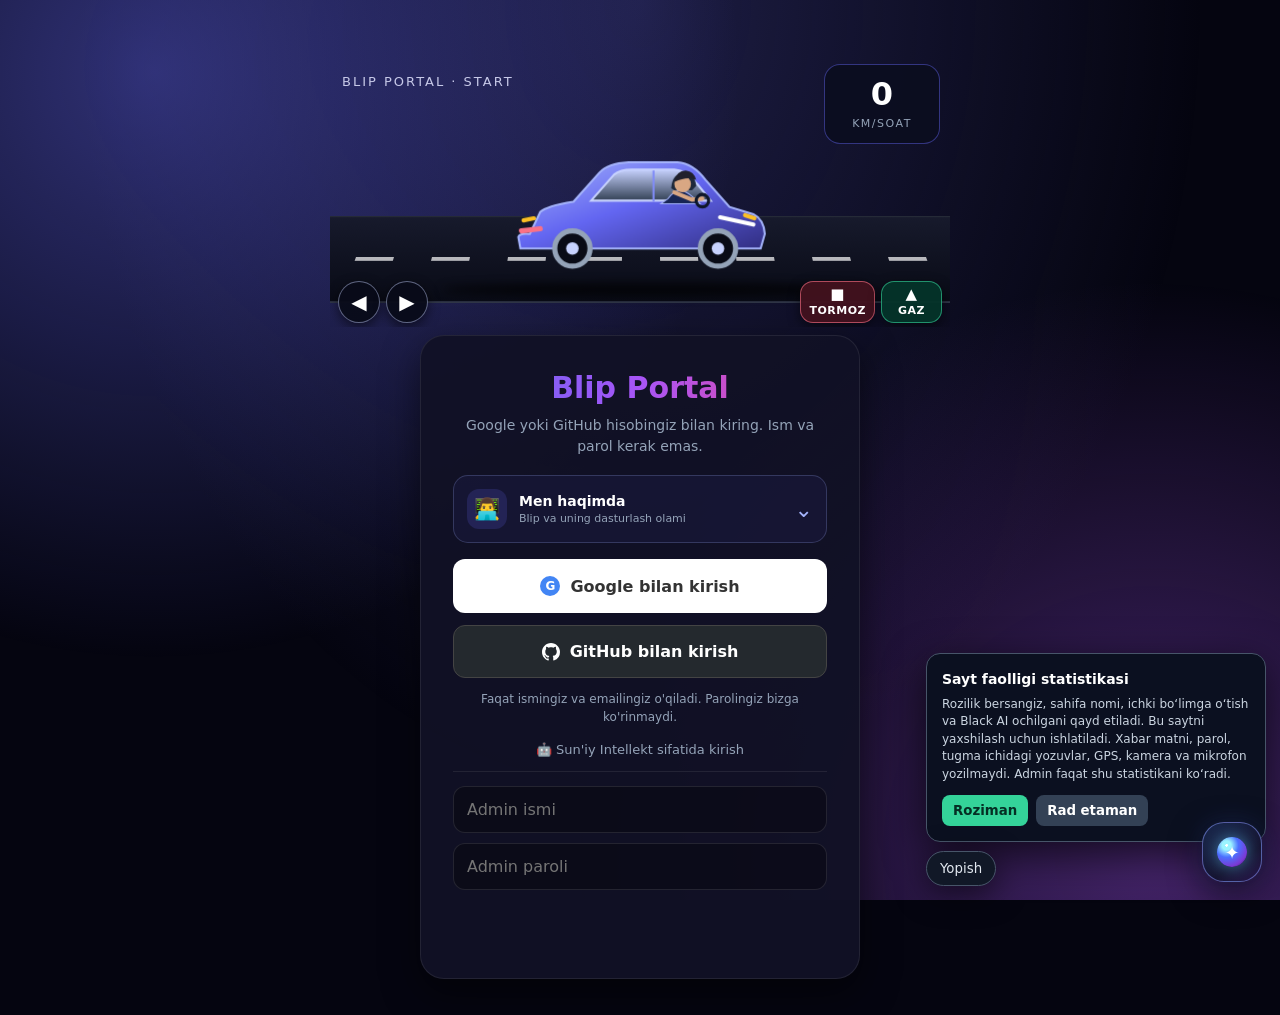
==== commit fead55cd: "Load BLIP Credits review panel in Admin" ====
--- a/admin.html
+++ b/admin.html
@@ -312,6 +312,8 @@
             setInterval(loadMonitor, 30000);
         });
     </script>
+    <script src="./admin-orders.js" defer></script>
+    <script src="./admin-credits.js" defer></script>
     <script src="./black-ai.js" defer></script>
 </body>
     </html>
